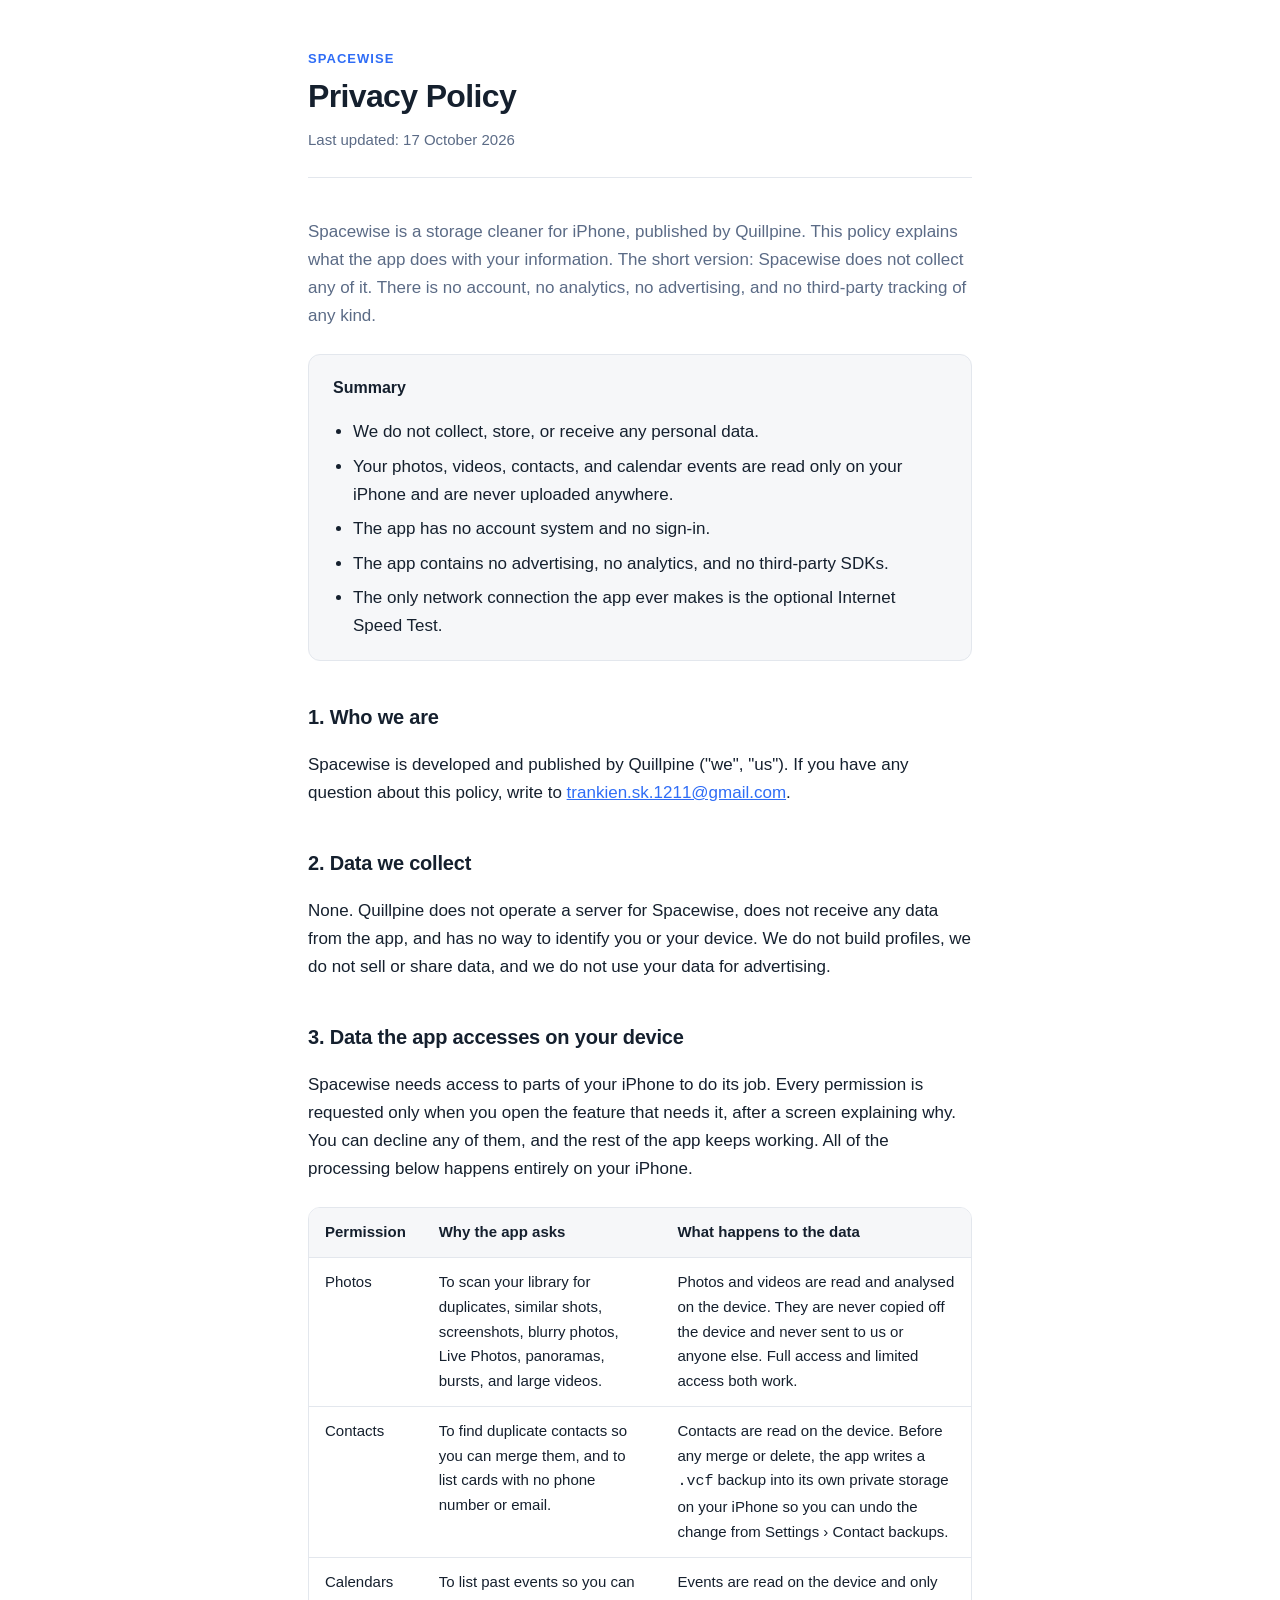
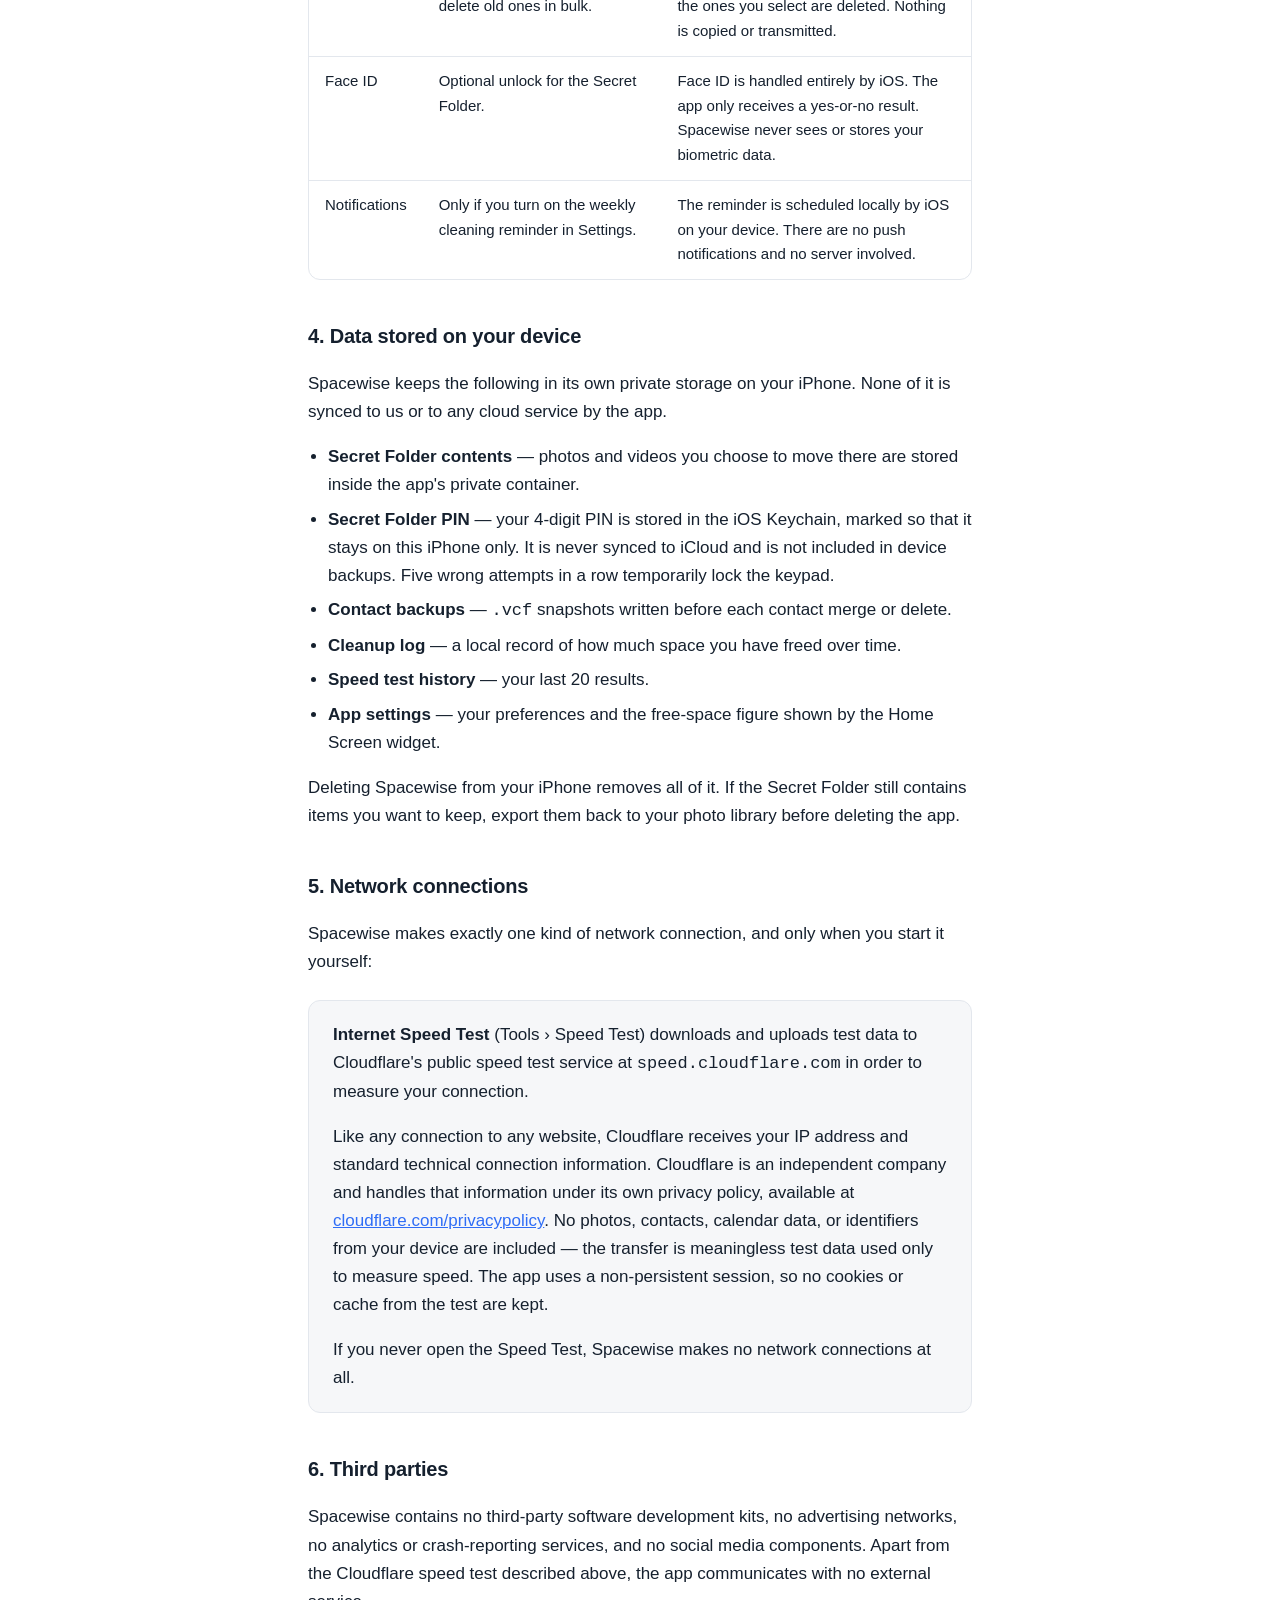
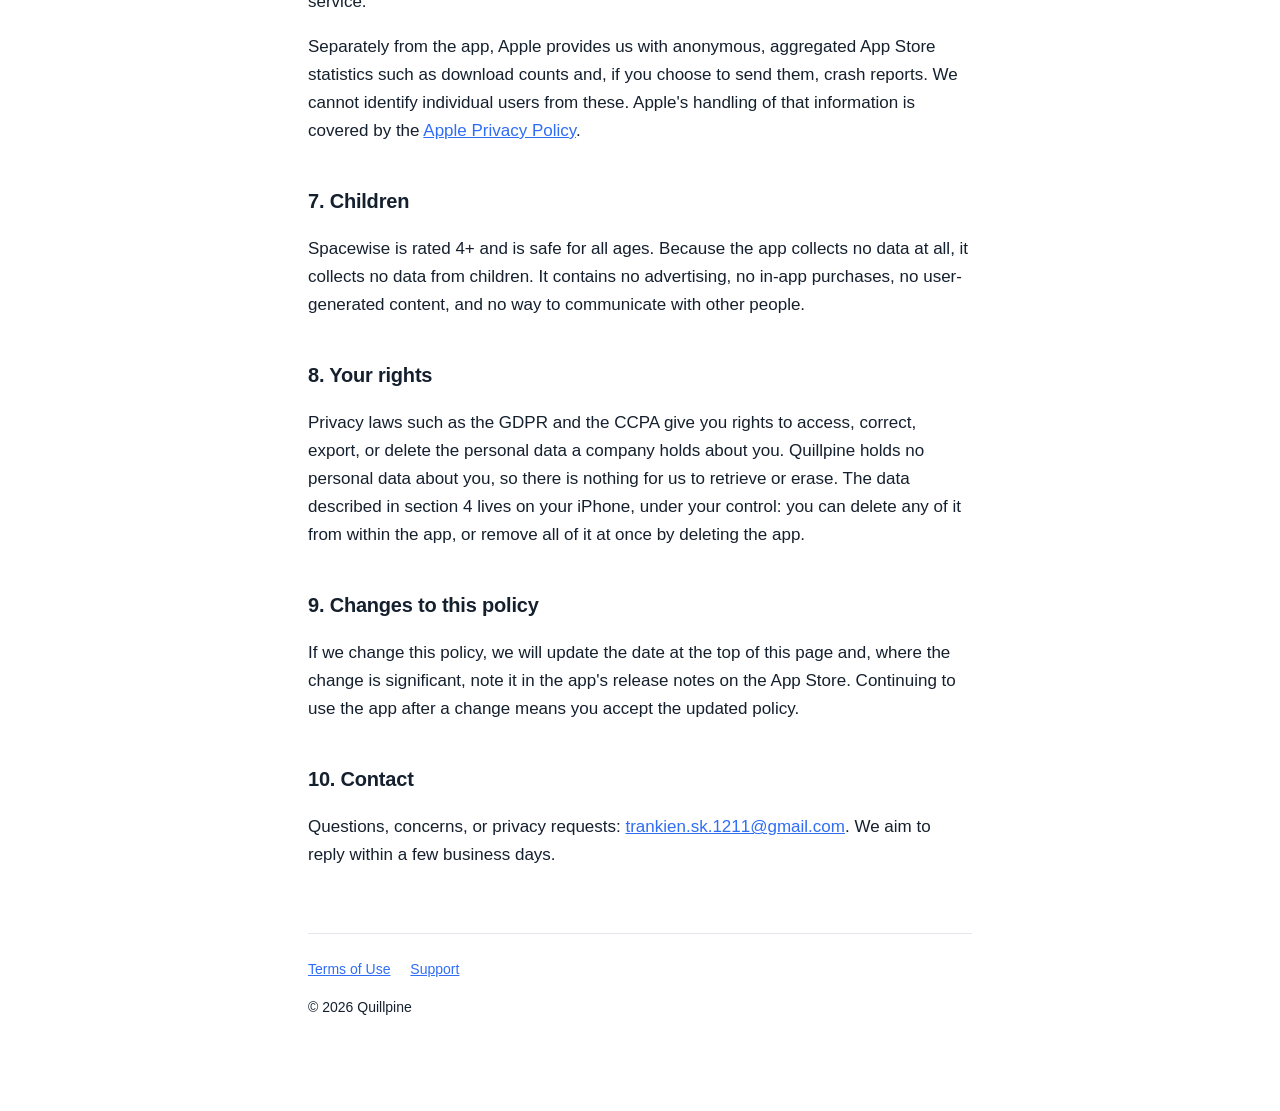
==== privacy/index.html @ c50656ed "feat: add Spacewise privacy, terms and support pages" ====
<!doctype html>
<html lang="en">
<head>
<meta charset="utf-8">
<meta name="viewport" content="width=device-width, initial-scale=1">
<title>Privacy Policy — Spacewise</title>
<link rel="stylesheet" href="../assets/style.css">
</head>
<body>
<div class="wrap">

<header class="page">
  <p class="eyebrow">Spacewise</p>
  <h1>Privacy Policy</h1>
  <p class="meta">Last updated: 17 October 2026</p>
</header>

<p class="lede">Spacewise is a storage cleaner for iPhone, published by Quillpine. This policy explains what the app does with your information. The short version: Spacewise does not collect any of it. There is no account, no analytics, no advertising, and no third-party tracking of any kind.</p>

<div class="card">
  <h3>Summary</h3>
  <ul>
    <li>We do not collect, store, or receive any personal data.</li>
    <li>Your photos, videos, contacts, and calendar events are read only on your iPhone and are never uploaded anywhere.</li>
    <li>The app has no account system and no sign-in.</li>
    <li>The app contains no advertising, no analytics, and no third-party SDKs.</li>
    <li>The only network connection the app ever makes is the optional Internet Speed Test.</li>
  </ul>
</div>

<h2>1. Who we are</h2>
<p>Spacewise is developed and published by Quillpine ("we", "us"). If you have any question about this policy, write to <a href="mailto:trankien.sk.1211@gmail.com">trankien.sk.1211@gmail.com</a>.</p>

<h2>2. Data we collect</h2>
<p>None. Quillpine does not operate a server for Spacewise, does not receive any data from the app, and has no way to identify you or your device. We do not build profiles, we do not sell or share data, and we do not use your data for advertising.</p>

<h2>3. Data the app accesses on your device</h2>
<p>Spacewise needs access to parts of your iPhone to do its job. Every permission is requested only when you open the feature that needs it, after a screen explaining why. You can decline any of them, and the rest of the app keeps working. All of the processing below happens entirely on your iPhone.</p>

<div class="table-scroll">
<table>
  <thead>
    <tr><th>Permission</th><th>Why the app asks</th><th>What happens to the data</th></tr>
  </thead>
  <tbody>
    <tr>
      <td>Photos</td>
      <td>To scan your library for duplicates, similar shots, screenshots, blurry photos, Live Photos, panoramas, bursts, and large videos.</td>
      <td>Photos and videos are read and analysed on the device. They are never copied off the device and never sent to us or anyone else. Full access and limited access both work.</td>
    </tr>
    <tr>
      <td>Contacts</td>
      <td>To find duplicate contacts so you can merge them, and to list cards with no phone number or email.</td>
      <td>Contacts are read on the device. Before any merge or delete, the app writes a <code>.vcf</code> backup into its own private storage on your iPhone so you can undo the change from Settings &rsaquo; Contact backups.</td>
    </tr>
    <tr>
      <td>Calendars</td>
      <td>To list past events so you can delete old ones in bulk.</td>
      <td>Events are read on the device and only the ones you select are deleted. Nothing is copied or transmitted.</td>
    </tr>
    <tr>
      <td>Face ID</td>
      <td>Optional unlock for the Secret Folder.</td>
      <td>Face ID is handled entirely by iOS. The app only receives a yes-or-no result. Spacewise never sees or stores your biometric data.</td>
    </tr>
    <tr>
      <td>Notifications</td>
      <td>Only if you turn on the weekly cleaning reminder in Settings.</td>
      <td>The reminder is scheduled locally by iOS on your device. There are no push notifications and no server involved.</td>
    </tr>
  </tbody>
</table>
</div>

<h2>4. Data stored on your device</h2>
<p>Spacewise keeps the following in its own private storage on your iPhone. None of it is synced to us or to any cloud service by the app.</p>
<ul>
  <li><strong>Secret Folder contents</strong> — photos and videos you choose to move there are stored inside the app's private container.</li>
  <li><strong>Secret Folder PIN</strong> — your 4-digit PIN is stored in the iOS Keychain, marked so that it stays on this iPhone only. It is never synced to iCloud and is not included in device backups. Five wrong attempts in a row temporarily lock the keypad.</li>
  <li><strong>Contact backups</strong> — <code>.vcf</code> snapshots written before each contact merge or delete.</li>
  <li><strong>Cleanup log</strong> — a local record of how much space you have freed over time.</li>
  <li><strong>Speed test history</strong> — your last 20 results.</li>
  <li><strong>App settings</strong> — your preferences and the free-space figure shown by the Home Screen widget.</li>
</ul>
<p>Deleting Spacewise from your iPhone removes all of it. If the Secret Folder still contains items you want to keep, export them back to your photo library before deleting the app.</p>

<h2>5. Network connections</h2>
<p>Spacewise makes exactly one kind of network connection, and only when you start it yourself:</p>
<div class="card">
  <p><strong>Internet Speed Test</strong> (Tools &rsaquo; Speed Test) downloads and uploads test data to Cloudflare's public speed test service at <code>speed.cloudflare.com</code> in order to measure your connection.</p>
  <p>Like any connection to any website, Cloudflare receives your IP address and standard technical connection information. Cloudflare is an independent company and handles that information under its own privacy policy, available at <a href="https://www.cloudflare.com/privacypolicy/" rel="noopener">cloudflare.com/privacypolicy</a>. No photos, contacts, calendar data, or identifiers from your device are included — the transfer is meaningless test data used only to measure speed. The app uses a non-persistent session, so no cookies or cache from the test are kept.</p>
  <p>If you never open the Speed Test, Spacewise makes no network connections at all.</p>
</div>

<h2>6. Third parties</h2>
<p>Spacewise contains no third-party software development kits, no advertising networks, no analytics or crash-reporting services, and no social media components. Apart from the Cloudflare speed test described above, the app communicates with no external service.</p>
<p>Separately from the app, Apple provides us with anonymous, aggregated App Store statistics such as download counts and, if you choose to send them, crash reports. We cannot identify individual users from these. Apple's handling of that information is covered by the <a href="https://www.apple.com/legal/privacy/" rel="noopener">Apple Privacy Policy</a>.</p>

<h2>7. Children</h2>
<p>Spacewise is rated 4+ and is safe for all ages. Because the app collects no data at all, it collects no data from children. It contains no advertising, no in-app purchases, no user-generated content, and no way to communicate with other people.</p>

<h2>8. Your rights</h2>
<p>Privacy laws such as the GDPR and the CCPA give you rights to access, correct, export, or delete the personal data a company holds about you. Quillpine holds no personal data about you, so there is nothing for us to retrieve or erase. The data described in section 4 lives on your iPhone, under your control: you can delete any of it from within the app, or remove all of it at once by deleting the app.</p>

<h2>9. Changes to this policy</h2>
<p>If we change this policy, we will update the date at the top of this page and, where the change is significant, note it in the app's release notes on the App Store. Continuing to use the app after a change means you accept the updated policy.</p>

<h2>10. Contact</h2>
<p>Questions, concerns, or privacy requests: <a href="mailto:trankien.sk.1211@gmail.com">trankien.sk.1211@gmail.com</a>. We aim to reply within a few business days.</p>

<footer class="page">
  <a href="../terms/">Terms of Use</a>
  <a href="../support/">Support</a>
  <p>&copy; 2026 Quillpine</p>
</footer>

</div>
</body>
</html>
---- assets/style.css ----
:root {
  --bg: #ffffff;
  --surface: #f6f7f9;
  --text: #15202e;
  --muted: #5b6b86;
  --border: #e3e7ed;
  --accent: #2f6df6;
  --radius: 12px;
}

@media (prefers-color-scheme: dark) {
  :root {
    --bg: #11161d;
    --surface: #182029;
    --text: #e9eef5;
    --muted: #9fb0c6;
    --border: #273240;
    --accent: #6c9bff;
  }
}

* { box-sizing: border-box; }

body {
  margin: 0;
  background: var(--bg);
  color: var(--text);
  font: 17px/1.65 -apple-system, BlinkMacSystemFont, "Segoe UI", Roboto, Helvetica, Arial, sans-serif;
  -webkit-text-size-adjust: 100%;
}

.wrap {
  max-width: 44rem;
  margin: 0 auto;
  padding: 3rem 1.25rem 5rem;
}

header.page {
  border-bottom: 1px solid var(--border);
  padding-bottom: 1.5rem;
  margin-bottom: 2.5rem;
}

.eyebrow {
  font-size: 0.8125rem;
  font-weight: 600;
  letter-spacing: 0.08em;
  text-transform: uppercase;
  color: var(--accent);
  margin: 0 0 0.5rem;
}

h1 {
  font-size: 2rem;
  line-height: 1.2;
  margin: 0 0 0.75rem;
  letter-spacing: -0.02em;
}

h2 {
  font-size: 1.25rem;
  margin: 2.5rem 0 0.75rem;
  letter-spacing: -0.01em;
}

h3 {
  font-size: 1rem;
  margin: 1.75rem 0 0.5rem;
}

p, li { color: var(--text); }

.lede, .meta { color: var(--muted); }

.meta {
  font-size: 0.9375rem;
  margin: 0;
}

ul, ol { padding-left: 1.25rem; }

li { margin: 0.4rem 0; }

a { color: var(--accent); }

.card {
  background: var(--surface);
  border: 1px solid var(--border);
  border-radius: var(--radius);
  padding: 1.25rem 1.5rem;
  margin: 1.5rem 0;
}

.card :first-child { margin-top: 0; }
.card :last-child { margin-bottom: 0; }

.table-scroll {
  overflow-x: auto;
  margin: 1.5rem 0;
  border: 1px solid var(--border);
  border-radius: var(--radius);
}

table {
  border-collapse: collapse;
  width: 100%;
  min-width: 32rem;
  font-size: 0.9375rem;
}

th, td {
  text-align: left;
  padding: 0.75rem 1rem;
  border-bottom: 1px solid var(--border);
  vertical-align: top;
}

th {
  background: var(--surface);
  font-weight: 600;
}

tr:last-child td { border-bottom: 0; }

details {
  border: 1px solid var(--border);
  border-radius: var(--radius);
  padding: 0.875rem 1.25rem;
  margin: 0.75rem 0;
}

summary {
  cursor: pointer;
  font-weight: 600;
}

details[open] summary { margin-bottom: 0.5rem; }

footer.page {
  border-top: 1px solid var(--border);
  margin-top: 4rem;
  padding-top: 1.5rem;
  font-size: 0.875rem;
  color: var(--muted);
}

footer.page a { margin-right: 1rem; }
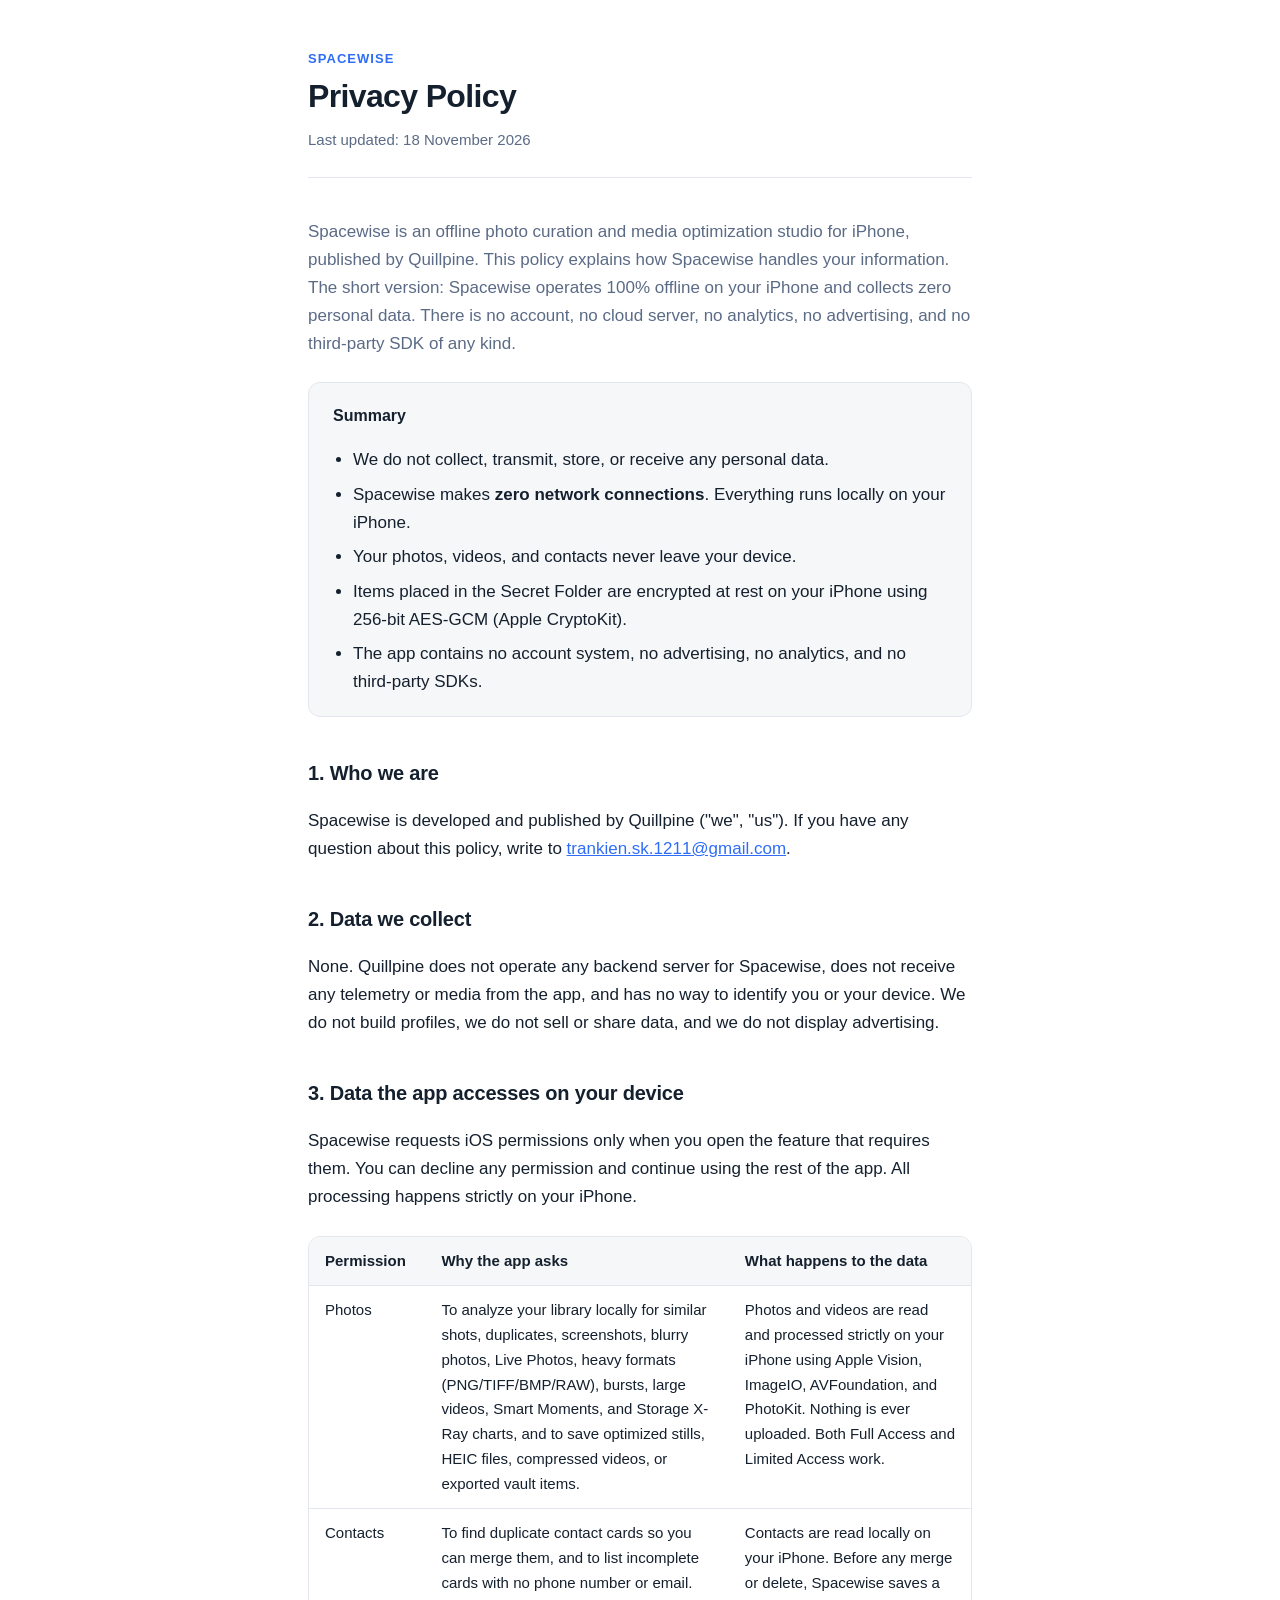
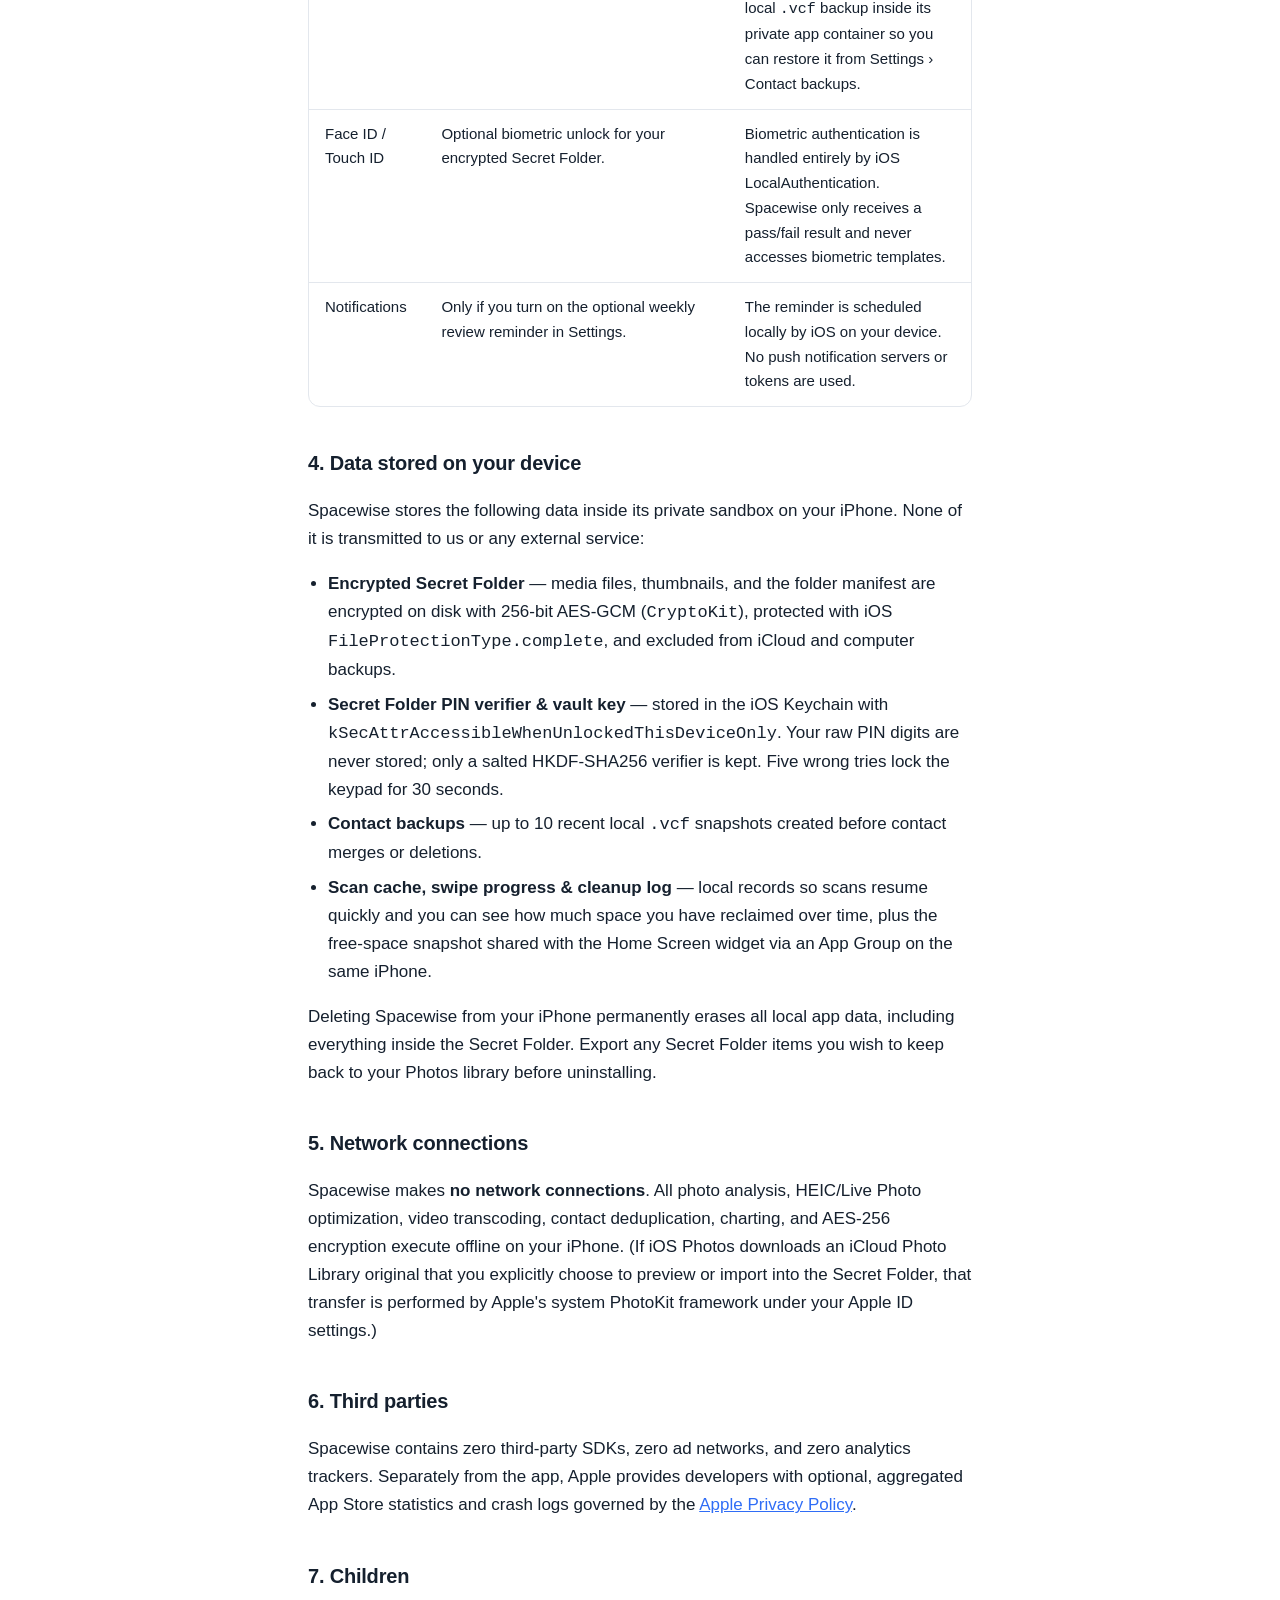
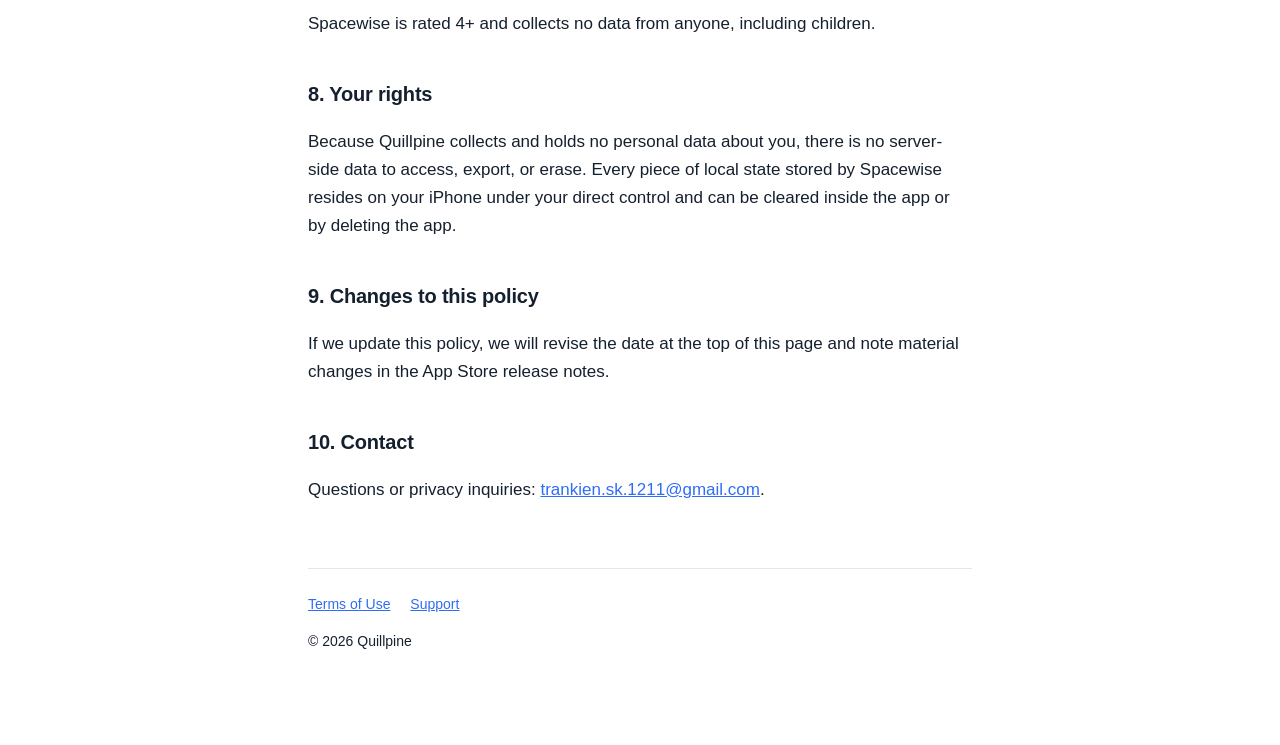
==== commit 2bded3d9: "docs: update privacy policy and support for Spacewise Media Studio" ====
--- a/privacy/index.html
+++ b/privacy/index.html
@@ -12,19 +12,19 @@
 <header class="page">
   <p class="eyebrow">Spacewise</p>
   <h1>Privacy Policy</h1>
-  <p class="meta">Last updated: 17 October 2026</p>
+  <p class="meta">Last updated: 18 November 2026</p>
 </header>
 
-<p class="lede">Spacewise is a storage cleaner for iPhone, published by Quillpine. This policy explains what the app does with your information. The short version: Spacewise does not collect any of it. There is no account, no analytics, no advertising, and no third-party tracking of any kind.</p>
+<p class="lede">Spacewise is an offline photo curation and media optimization studio for iPhone, published by Quillpine. This policy explains how Spacewise handles your information. The short version: Spacewise operates 100% offline on your iPhone and collects zero personal data. There is no account, no cloud server, no analytics, no advertising, and no third-party SDK of any kind.</p>
 
 <div class="card">
   <h3>Summary</h3>
   <ul>
-    <li>We do not collect, store, or receive any personal data.</li>
-    <li>Your photos, videos, contacts, and calendar events are read only on your iPhone and are never uploaded anywhere.</li>
-    <li>The app has no account system and no sign-in.</li>
-    <li>The app contains no advertising, no analytics, and no third-party SDKs.</li>
-    <li>The only network connection the app ever makes is the optional Internet Speed Test.</li>
+    <li>We do not collect, transmit, store, or receive any personal data.</li>
+    <li>Spacewise makes <strong>zero network connections</strong>. Everything runs locally on your iPhone.</li>
+    <li>Your photos, videos, and contacts never leave your device.</li>
+    <li>Items placed in the Secret Folder are encrypted at rest on your iPhone using 256-bit AES-GCM (Apple CryptoKit).</li>
+    <li>The app contains no account system, no advertising, no analytics, and no third-party SDKs.</li>
   </ul>
 </div>
 
@@ -32,10 +32,10 @@
 <p>Spacewise is developed and published by Quillpine ("we", "us"). If you have any question about this policy, write to <a href="mailto:trankien.sk.1211@gmail.com">trankien.sk.1211@gmail.com</a>.</p>
 
 <h2>2. Data we collect</h2>
-<p>None. Quillpine does not operate a server for Spacewise, does not receive any data from the app, and has no way to identify you or your device. We do not build profiles, we do not sell or share data, and we do not use your data for advertising.</p>
+<p>None. Quillpine does not operate any backend server for Spacewise, does not receive any telemetry or media from the app, and has no way to identify you or your device. We do not build profiles, we do not sell or share data, and we do not display advertising.</p>
 
 <h2>3. Data the app accesses on your device</h2>
-<p>Spacewise needs access to parts of your iPhone to do its job. Every permission is requested only when you open the feature that needs it, after a screen explaining why. You can decline any of them, and the rest of the app keeps working. All of the processing below happens entirely on your iPhone.</p>
+<p>Spacewise requests iOS permissions only when you open the feature that requires them. You can decline any permission and continue using the rest of the app. All processing happens strictly on your iPhone.</p>
 
 <div class="table-scroll">
 <table>
@@ -45,68 +45,55 @@
   <tbody>
     <tr>
       <td>Photos</td>
-      <td>To scan your library for duplicates, similar shots, screenshots, blurry photos, Live Photos, panoramas, bursts, and large videos.</td>
-      <td>Photos and videos are read and analysed on the device. They are never copied off the device and never sent to us or anyone else. Full access and limited access both work.</td>
+      <td>To analyze your library locally for similar shots, duplicates, screenshots, blurry photos, Live Photos, heavy formats (PNG/TIFF/BMP/RAW), bursts, large videos, Smart Moments, and Storage X-Ray charts, and to save optimized stills, HEIC files, compressed videos, or exported vault items.</td>
+      <td>Photos and videos are read and processed strictly on your iPhone using Apple Vision, ImageIO, AVFoundation, and PhotoKit. Nothing is ever uploaded. Both Full Access and Limited Access work.</td>
     </tr>
     <tr>
       <td>Contacts</td>
-      <td>To find duplicate contacts so you can merge them, and to list cards with no phone number or email.</td>
-      <td>Contacts are read on the device. Before any merge or delete, the app writes a <code>.vcf</code> backup into its own private storage on your iPhone so you can undo the change from Settings &rsaquo; Contact backups.</td>
+      <td>To find duplicate contact cards so you can merge them, and to list incomplete cards with no phone number or email.</td>
+      <td>Contacts are read locally on your iPhone. Before any merge or delete, Spacewise saves a local <code>.vcf</code> backup inside its private app container so you can restore it from Settings &rsaquo; Contact backups.</td>
     </tr>
     <tr>
-      <td>Calendars</td>
-      <td>To list past events so you can delete old ones in bulk.</td>
-      <td>Events are read on the device and only the ones you select are deleted. Nothing is copied or transmitted.</td>
-    </tr>
-    <tr>
-      <td>Face ID</td>
-      <td>Optional unlock for the Secret Folder.</td>
-      <td>Face ID is handled entirely by iOS. The app only receives a yes-or-no result. Spacewise never sees or stores your biometric data.</td>
+      <td>Face ID / Touch ID</td>
+      <td>Optional biometric unlock for your encrypted Secret Folder.</td>
+      <td>Biometric authentication is handled entirely by iOS LocalAuthentication. Spacewise only receives a pass/fail result and never accesses biometric templates.</td>
     </tr>
     <tr>
       <td>Notifications</td>
-      <td>Only if you turn on the weekly cleaning reminder in Settings.</td>
-      <td>The reminder is scheduled locally by iOS on your device. There are no push notifications and no server involved.</td>
+      <td>Only if you turn on the optional weekly review reminder in Settings.</td>
+      <td>The reminder is scheduled locally by iOS on your device. No push notification servers or tokens are used.</td>
     </tr>
   </tbody>
 </table>
 </div>
 
 <h2>4. Data stored on your device</h2>
-<p>Spacewise keeps the following in its own private storage on your iPhone. None of it is synced to us or to any cloud service by the app.</p>
+<p>Spacewise stores the following data inside its private sandbox on your iPhone. None of it is transmitted to us or any external service:</p>
 <ul>
-  <li><strong>Secret Folder contents</strong> — photos and videos you choose to move there are stored inside the app's private container.</li>
-  <li><strong>Secret Folder PIN</strong> — your 4-digit PIN is stored in the iOS Keychain, marked so that it stays on this iPhone only. It is never synced to iCloud and is not included in device backups. Five wrong attempts in a row temporarily lock the keypad.</li>
-  <li><strong>Contact backups</strong> — <code>.vcf</code> snapshots written before each contact merge or delete.</li>
-  <li><strong>Cleanup log</strong> — a local record of how much space you have freed over time.</li>
-  <li><strong>Speed test history</strong> — your last 20 results.</li>
-  <li><strong>App settings</strong> — your preferences and the free-space figure shown by the Home Screen widget.</li>
+  <li><strong>Encrypted Secret Folder</strong> — media files, thumbnails, and the folder manifest are encrypted on disk with 256-bit AES-GCM (<code>CryptoKit</code>), protected with iOS <code>FileProtectionType.complete</code>, and excluded from iCloud and computer backups.</li>
+  <li><strong>Secret Folder PIN verifier &amp; vault key</strong> — stored in the iOS Keychain with <code>kSecAttrAccessibleWhenUnlockedThisDeviceOnly</code>. Your raw PIN digits are never stored; only a salted HKDF-SHA256 verifier is kept. Five wrong tries lock the keypad for 30 seconds.</li>
+  <li><strong>Contact backups</strong> — up to 10 recent local <code>.vcf</code> snapshots created before contact merges or deletions.</li>
+  <li><strong>Scan cache, swipe progress &amp; cleanup log</strong> — local records so scans resume quickly and you can see how much space you have reclaimed over time, plus the free-space snapshot shared with the Home Screen widget via an App Group on the same iPhone.</li>
 </ul>
-<p>Deleting Spacewise from your iPhone removes all of it. If the Secret Folder still contains items you want to keep, export them back to your photo library before deleting the app.</p>
+<p>Deleting Spacewise from your iPhone permanently erases all local app data, including everything inside the Secret Folder. Export any Secret Folder items you wish to keep back to your Photos library before uninstalling.</p>
 
 <h2>5. Network connections</h2>
-<p>Spacewise makes exactly one kind of network connection, and only when you start it yourself:</p>
-<div class="card">
-  <p><strong>Internet Speed Test</strong> (Tools &rsaquo; Speed Test) downloads and uploads test data to Cloudflare's public speed test service at <code>speed.cloudflare.com</code> in order to measure your connection.</p>
-  <p>Like any connection to any website, Cloudflare receives your IP address and standard technical connection information. Cloudflare is an independent company and handles that information under its own privacy policy, available at <a href="https://www.cloudflare.com/privacypolicy/" rel="noopener">cloudflare.com/privacypolicy</a>. No photos, contacts, calendar data, or identifiers from your device are included — the transfer is meaningless test data used only to measure speed. The app uses a non-persistent session, so no cookies or cache from the test are kept.</p>
-  <p>If you never open the Speed Test, Spacewise makes no network connections at all.</p>
-</div>
+<p>Spacewise makes <strong>no network connections</strong>. All photo analysis, HEIC/Live Photo optimization, video transcoding, contact deduplication, charting, and AES-256 encryption execute offline on your iPhone. (If iOS Photos downloads an iCloud Photo Library original that you explicitly choose to preview or import into the Secret Folder, that transfer is performed by Apple's system PhotoKit framework under your Apple ID settings.)</p>
 
 <h2>6. Third parties</h2>
-<p>Spacewise contains no third-party software development kits, no advertising networks, no analytics or crash-reporting services, and no social media components. Apart from the Cloudflare speed test described above, the app communicates with no external service.</p>
-<p>Separately from the app, Apple provides us with anonymous, aggregated App Store statistics such as download counts and, if you choose to send them, crash reports. We cannot identify individual users from these. Apple's handling of that information is covered by the <a href="https://www.apple.com/legal/privacy/" rel="noopener">Apple Privacy Policy</a>.</p>
+<p>Spacewise contains zero third-party SDKs, zero ad networks, and zero analytics trackers. Separately from the app, Apple provides developers with optional, aggregated App Store statistics and crash logs governed by the <a href="https://www.apple.com/legal/privacy/" rel="noopener">Apple Privacy Policy</a>.</p>
 
 <h2>7. Children</h2>
-<p>Spacewise is rated 4+ and is safe for all ages. Because the app collects no data at all, it collects no data from children. It contains no advertising, no in-app purchases, no user-generated content, and no way to communicate with other people.</p>
+<p>Spacewise is rated 4+ and collects no data from anyone, including children.</p>
 
 <h2>8. Your rights</h2>
-<p>Privacy laws such as the GDPR and the CCPA give you rights to access, correct, export, or delete the personal data a company holds about you. Quillpine holds no personal data about you, so there is nothing for us to retrieve or erase. The data described in section 4 lives on your iPhone, under your control: you can delete any of it from within the app, or remove all of it at once by deleting the app.</p>
+<p>Because Quillpine collects and holds no personal data about you, there is no server-side data to access, export, or erase. Every piece of local state stored by Spacewise resides on your iPhone under your direct control and can be cleared inside the app or by deleting the app.</p>
 
 <h2>9. Changes to this policy</h2>
-<p>If we change this policy, we will update the date at the top of this page and, where the change is significant, note it in the app's release notes on the App Store. Continuing to use the app after a change means you accept the updated policy.</p>
+<p>If we update this policy, we will revise the date at the top of this page and note material changes in the App Store release notes.</p>
 
 <h2>10. Contact</h2>
-<p>Questions, concerns, or privacy requests: <a href="mailto:trankien.sk.1211@gmail.com">trankien.sk.1211@gmail.com</a>. We aim to reply within a few business days.</p>
+<p>Questions or privacy inquiries: <a href="mailto:trankien.sk.1211@gmail.com">trankien.sk.1211@gmail.com</a>.</p>
 
 <footer class="page">
   <a href="../terms/">Terms of Use</a>
